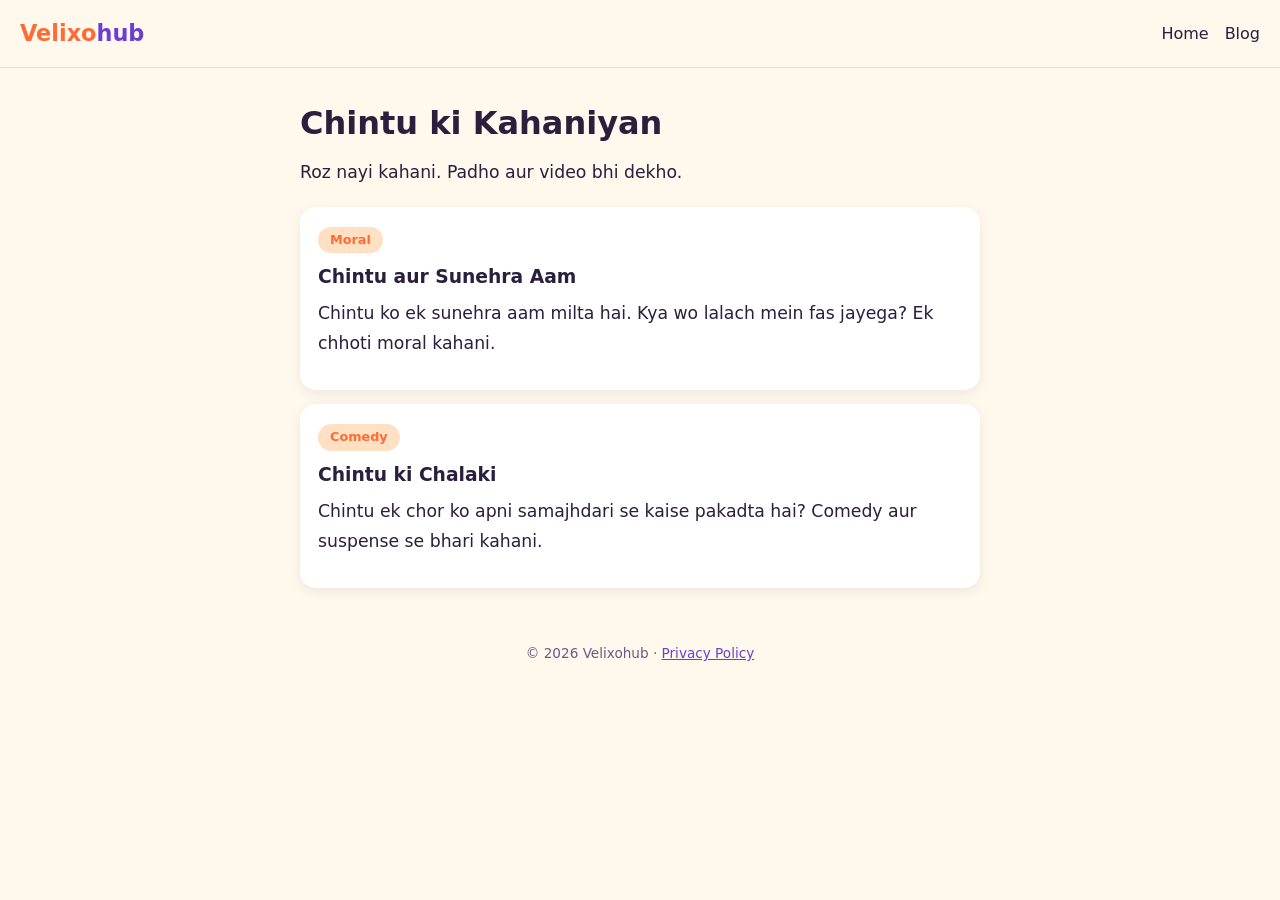
==== blog/index.html @ 225690d8 "Add blog section with first two Chintu stories Co-Authored-By: Claude Sonnet 5.5 <noreply@anthropic." ====
<!DOCTYPE html>
<html lang="hi">
<head>
<meta charset="utf-8">
<meta name="viewport" content="width=device-width, initial-scale=1">
<title>Chintu ki Kahaniyan – Blog | Velixohub</title>
<meta name="description" content="Chintu ki moral, comedy aur suspense Hindi kahaniyan. Roz nayi kahani.">
<link rel="stylesheet" href="../style.css">
</head>
<body>
<header>
  <a class="logo" href="../index.html" style="text-decoration:none">Velixo<span>hub</span></a>
  <nav><a href="../index.html">Home</a><a href="index.html">Blog</a></nav>
</header>
<main class="post">
<h1>Chintu ki Kahaniyan</h1>
<p>Roz nayi kahani. Padho aur video bhi dekho.</p>
<div class='list'>
<a class="card" href="chintu-aur-sunehra-aam.html"><span class="tag">Moral</span><h3>Chintu aur Sunehra Aam</h3><p>Chintu ko ek sunehra aam milta hai. Kya wo lalach mein fas jayega? Ek chhoti moral kahani.</p></a>
<a class="card" href="chintu-ki-chalaki.html"><span class="tag">Comedy</span><h3>Chintu ki Chalaki</h3><p>Chintu ek chor ko apni samajhdari se kaise pakadta hai? Comedy aur suspense se bhari kahani.</p></a>
</div>
</main>
<footer>© 2026 Velixohub · <a href="../privacy.html">Privacy Policy</a></footer>
</body>
</html>
---- style.css ----
:root{--bg:#fff8ec;--ink:#2a1f3d;--pri:#ff6b35;--sec:#6c3fd1}
*{box-sizing:border-box;margin:0;padding:0}
body{font-family:system-ui,sans-serif;background:var(--bg);color:var(--ink);line-height:1.75}
header{display:flex;justify-content:space-between;align-items:center;padding:14px 20px;border-bottom:1px solid #f1dcc2}
.logo{font-size:1.4rem;font-weight:800;color:var(--pri)}.logo span{color:var(--sec)}
nav a{margin-left:16px;color:var(--ink);text-decoration:none;font-weight:500}
.post{max-width:720px;margin:auto;padding:28px 20px}
.post h1{font-size:2rem;margin:8px 0 14px;line-height:1.2}
.post p{margin-bottom:14px;font-size:1.08rem}
.tag{display:inline-block;background:#ffe0c2;color:var(--pri);padding:2px 12px;border-radius:99px;font-size:.8rem;font-weight:600}
.list{display:grid;gap:14px;margin-top:20px}
.card{display:block;background:#fff;border-radius:16px;padding:18px;text-decoration:none;color:var(--ink);box-shadow:0 4px 14px rgba(0,0,0,.07)}
.card h3{margin:8px 0 4px}
.btn{display:inline-block;background:var(--pri);color:#fff;padding:12px 24px;border-radius:99px;text-decoration:none;font-weight:600}
footer{text-align:center;padding:26px;font-size:.85rem;color:#6b5a85}footer a{color:var(--sec)}
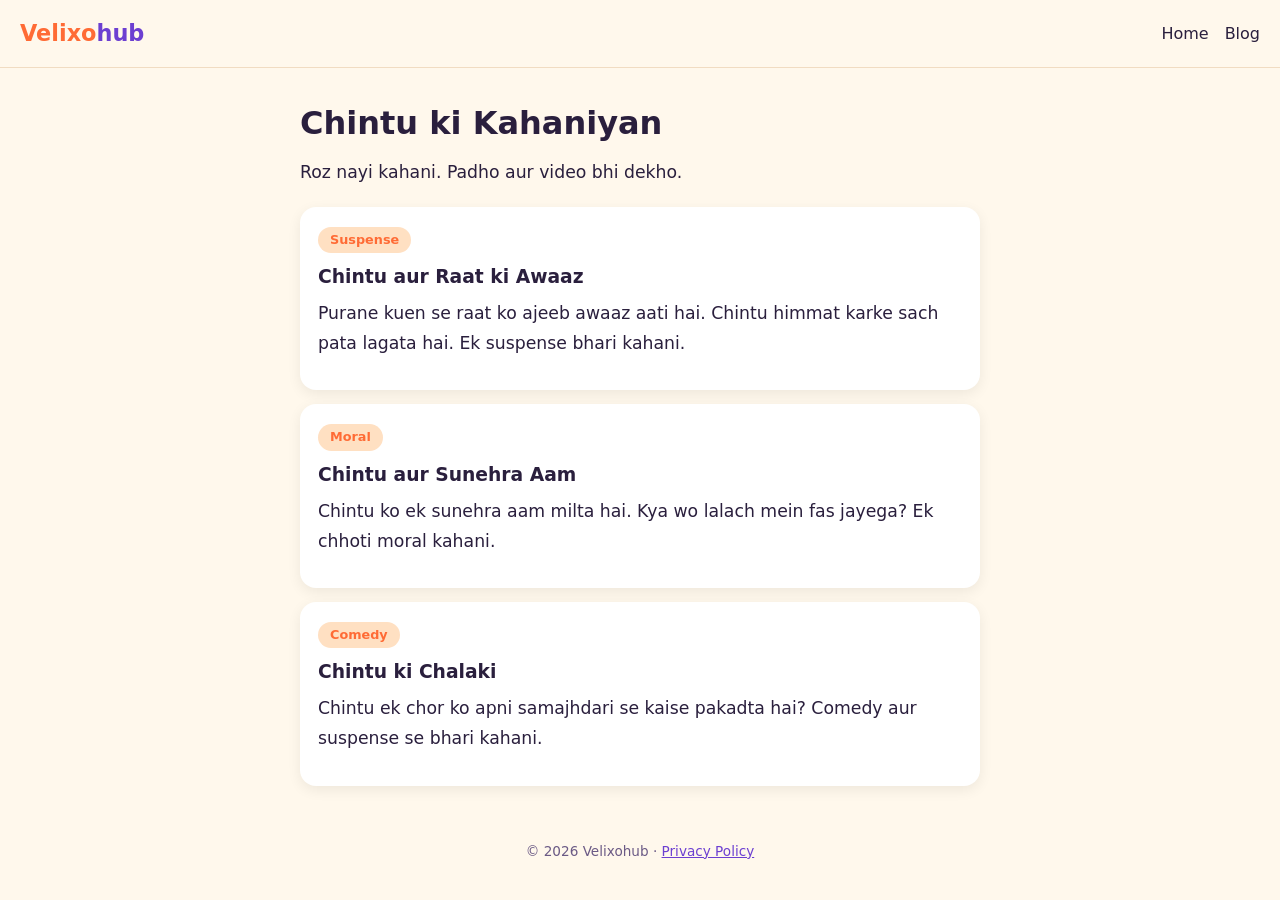
==== commit 257eb434: "Add daily blog post: Chintu aur Raat ki Awaaz Co-Authored-By: Claude Sonnet 5.5 <noreply@anthropic.c" ====
--- a/blog/index.html
+++ b/blog/index.html
@@ -16,6 +16,7 @@
 <h1>Chintu ki Kahaniyan</h1>
 <p>Roz nayi kahani. Padho aur video bhi dekho.</p>
 <div class='list'>
+<a class="card" href="chintu-aur-raat-ki-awaaz.html"><span class="tag">Suspense</span><h3>Chintu aur Raat ki Awaaz</h3><p>Purane kuen se raat ko ajeeb awaaz aati hai. Chintu himmat karke sach pata lagata hai. Ek suspense bhari kahani.</p></a>
 <a class="card" href="chintu-aur-sunehra-aam.html"><span class="tag">Moral</span><h3>Chintu aur Sunehra Aam</h3><p>Chintu ko ek sunehra aam milta hai. Kya wo lalach mein fas jayega? Ek chhoti moral kahani.</p></a>
 <a class="card" href="chintu-ki-chalaki.html"><span class="tag">Comedy</span><h3>Chintu ki Chalaki</h3><p>Chintu ek chor ko apni samajhdari se kaise pakadta hai? Comedy aur suspense se bhari kahani.</p></a>
 </div>
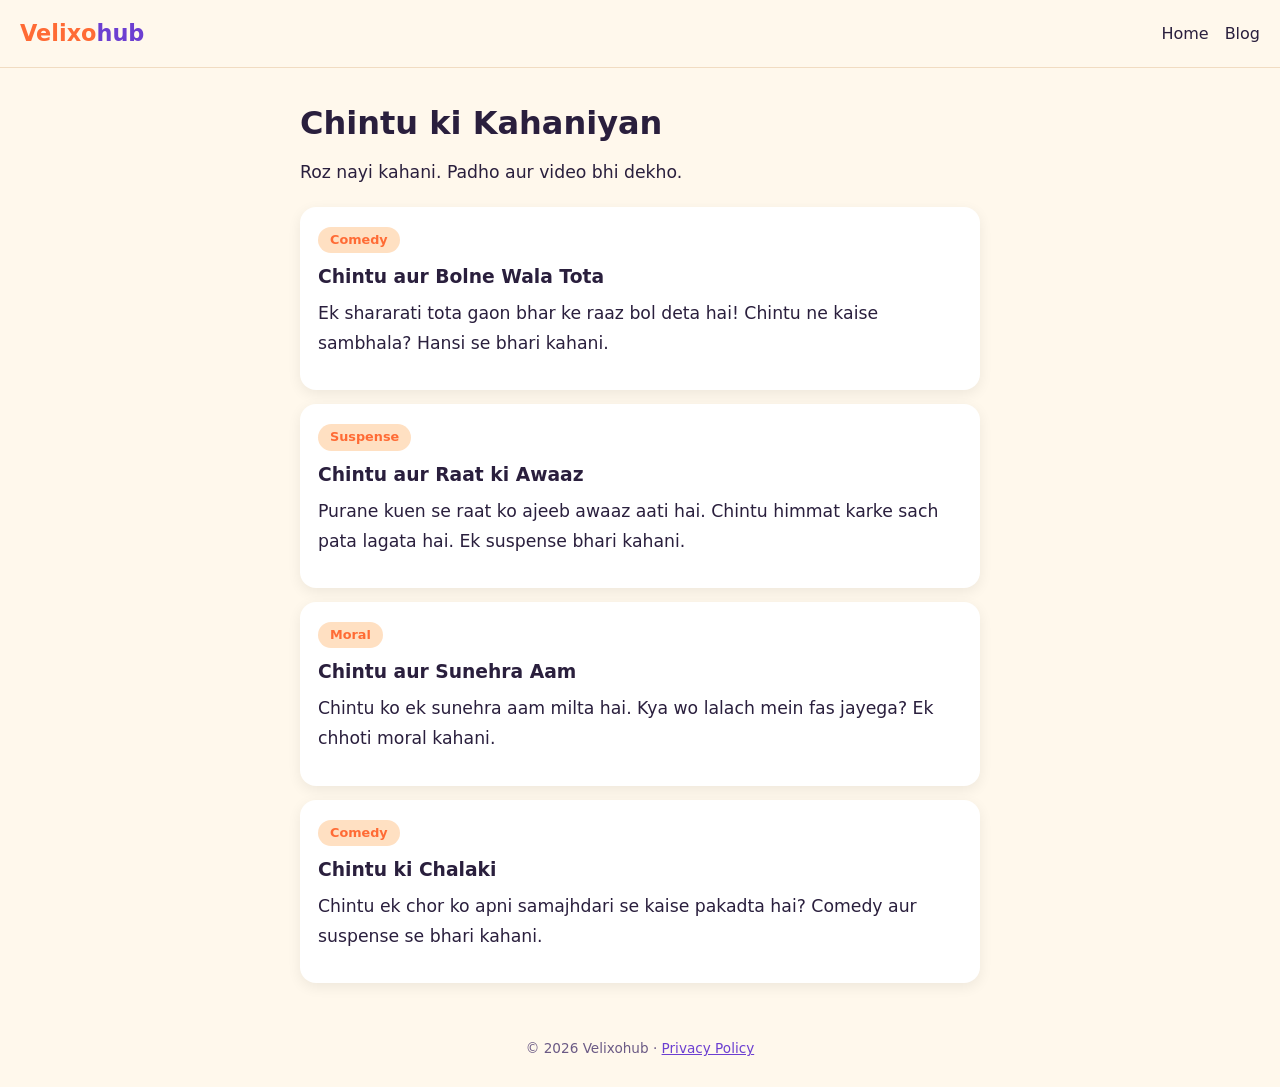
==== commit a880c3b8: "Add daily blog post: Chintu aur Bolne Wala Tota Co-Authored-By: Claude Sonnet 5.5 <noreply@anthropic" ====
--- a/blog/index.html
+++ b/blog/index.html
@@ -16,6 +16,7 @@
 <h1>Chintu ki Kahaniyan</h1>
 <p>Roz nayi kahani. Padho aur video bhi dekho.</p>
 <div class='list'>
+<a class="card" href="chintu-aur-bolne-wala-tota.html"><span class="tag">Comedy</span><h3>Chintu aur Bolne Wala Tota</h3><p>Ek shararati tota gaon bhar ke raaz bol deta hai! Chintu ne kaise sambhala? Hansi se bhari kahani.</p></a>
 <a class="card" href="chintu-aur-raat-ki-awaaz.html"><span class="tag">Suspense</span><h3>Chintu aur Raat ki Awaaz</h3><p>Purane kuen se raat ko ajeeb awaaz aati hai. Chintu himmat karke sach pata lagata hai. Ek suspense bhari kahani.</p></a>
 <a class="card" href="chintu-aur-sunehra-aam.html"><span class="tag">Moral</span><h3>Chintu aur Sunehra Aam</h3><p>Chintu ko ek sunehra aam milta hai. Kya wo lalach mein fas jayega? Ek chhoti moral kahani.</p></a>
 <a class="card" href="chintu-ki-chalaki.html"><span class="tag">Comedy</span><h3>Chintu ki Chalaki</h3><p>Chintu ek chor ko apni samajhdari se kaise pakadta hai? Comedy aur suspense se bhari kahani.</p></a>
